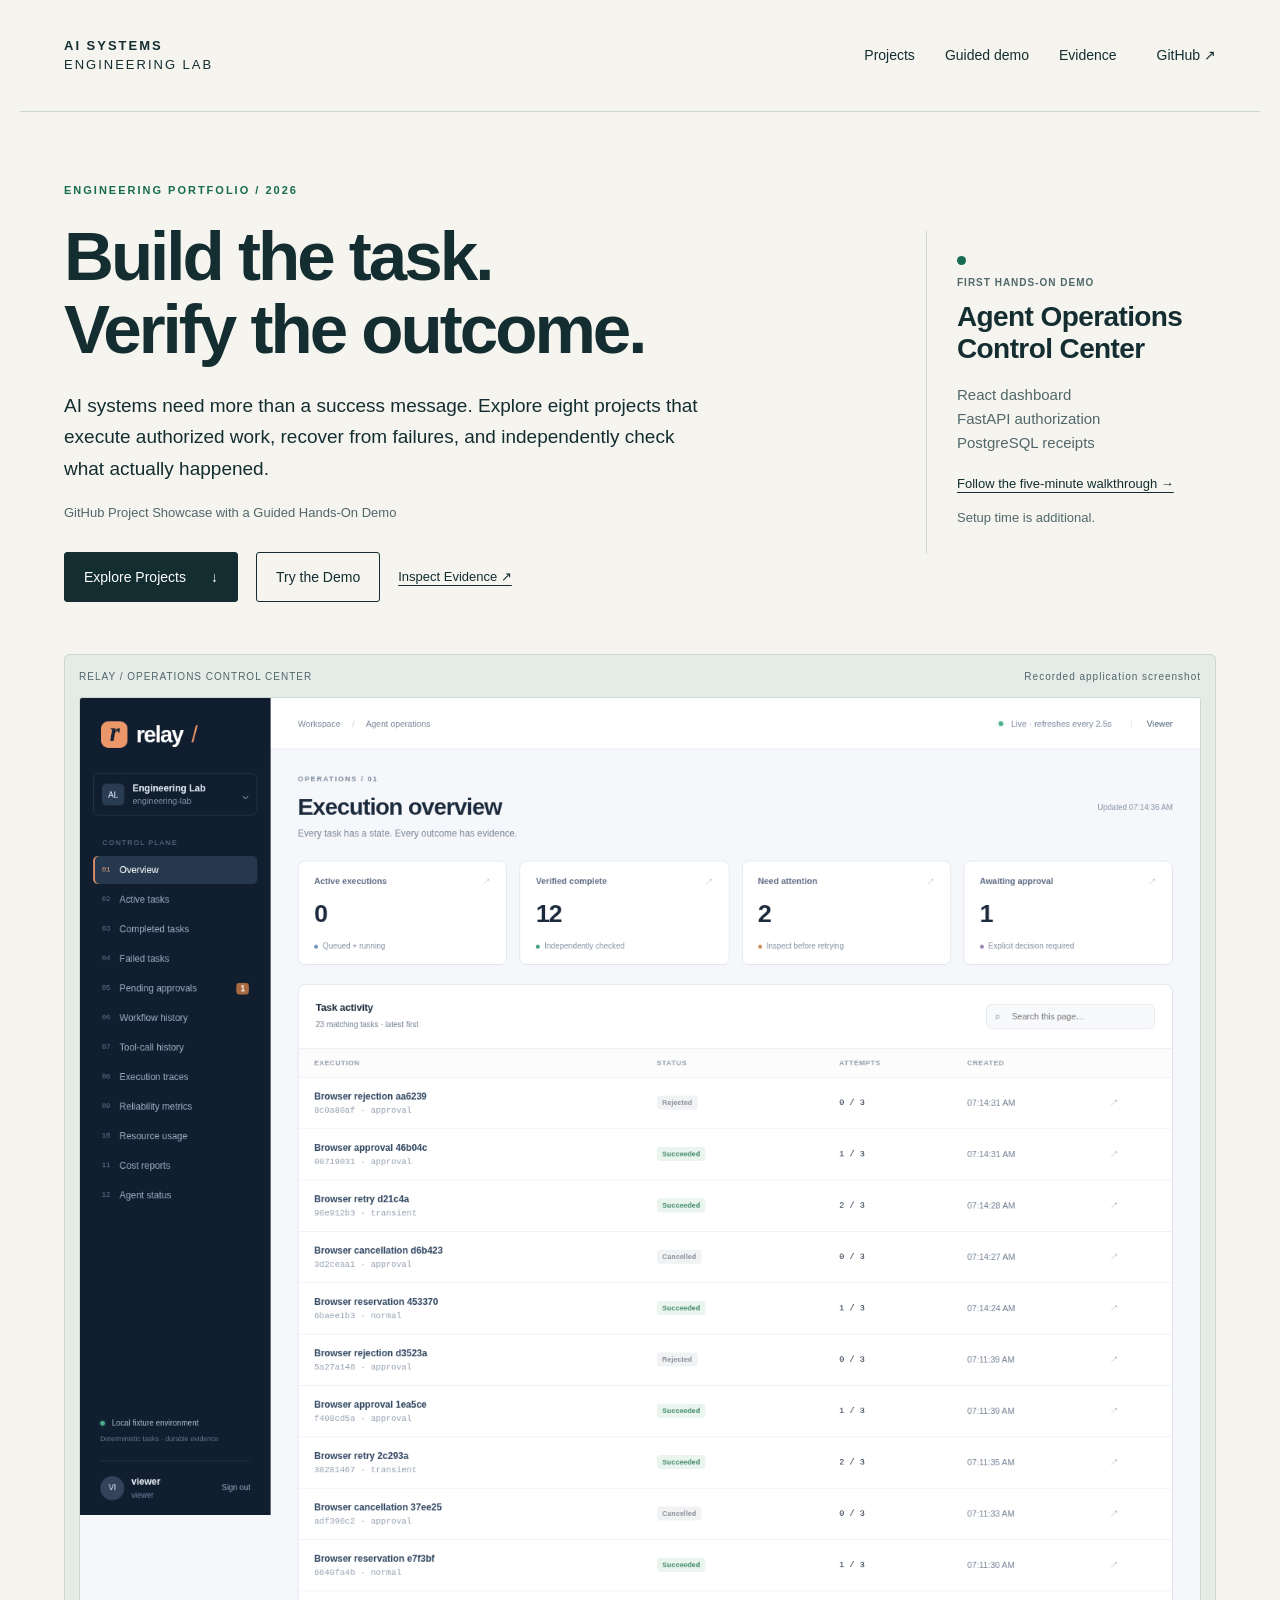
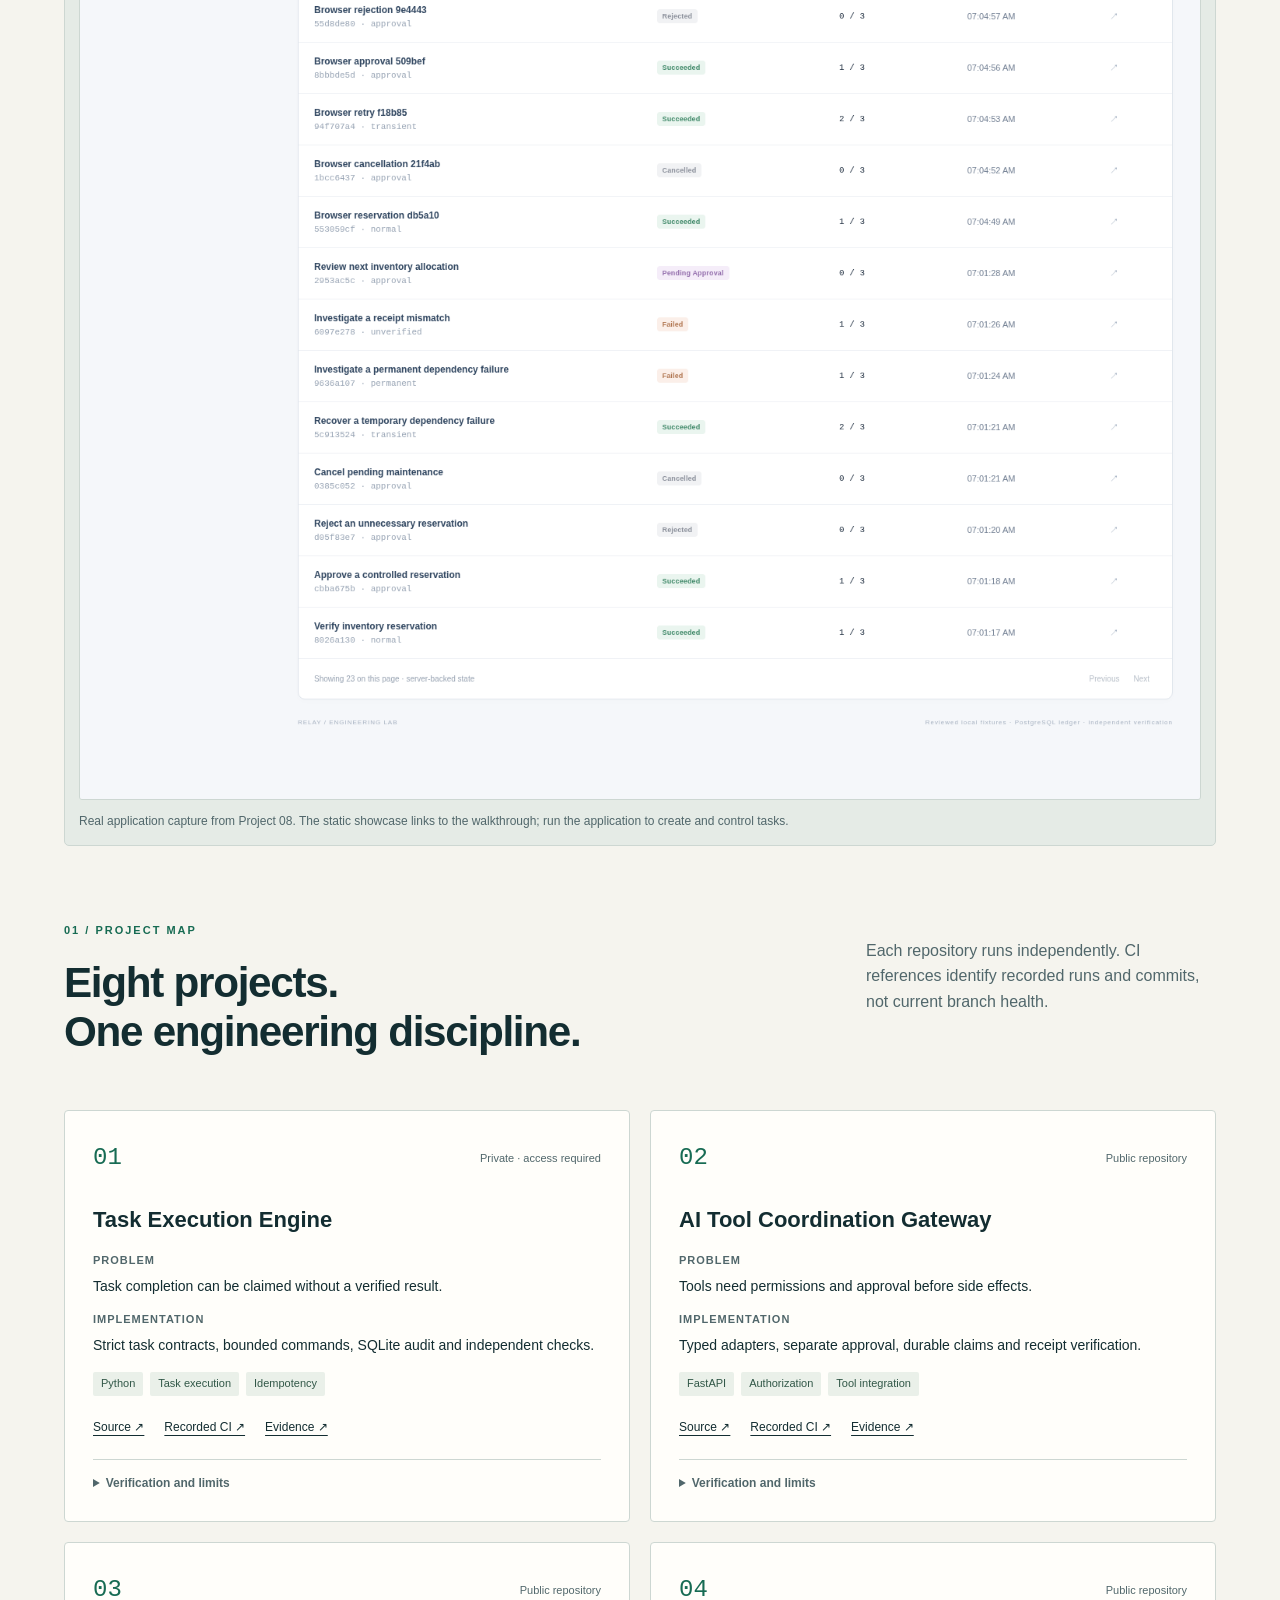
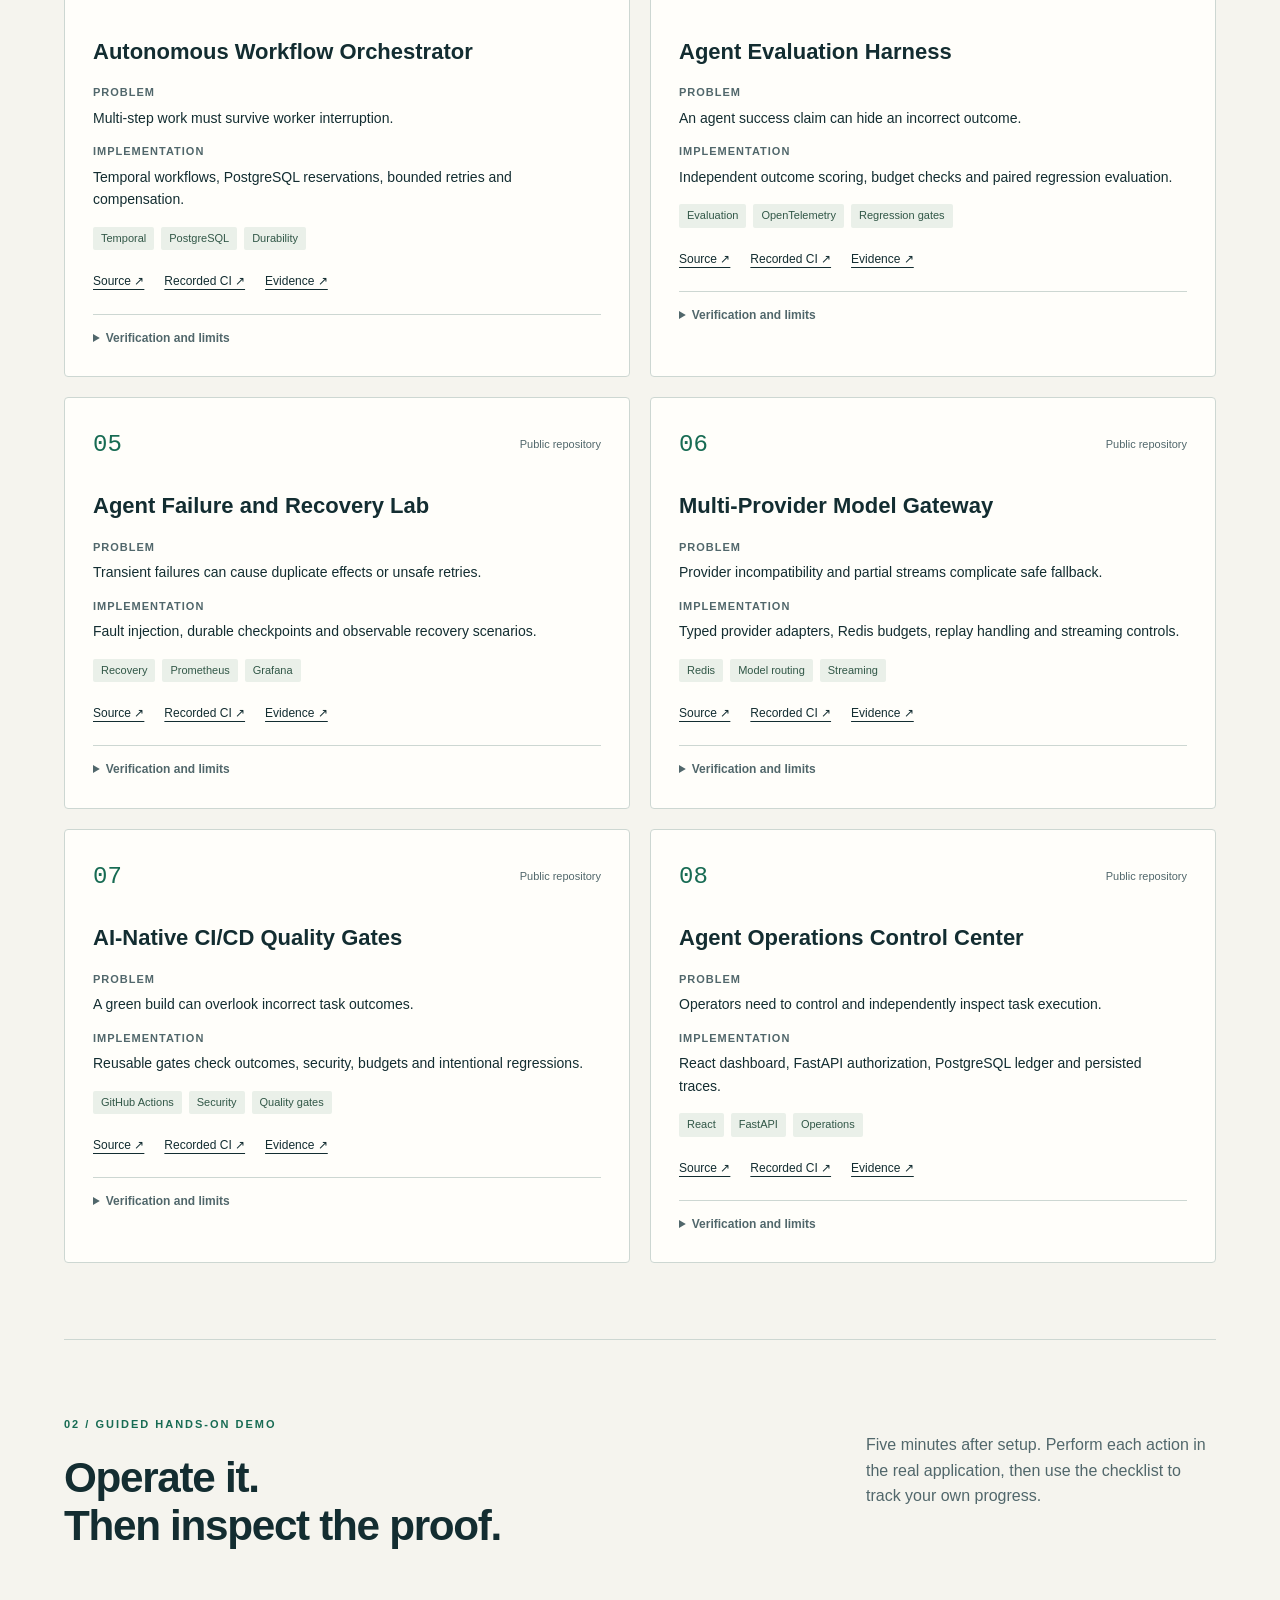
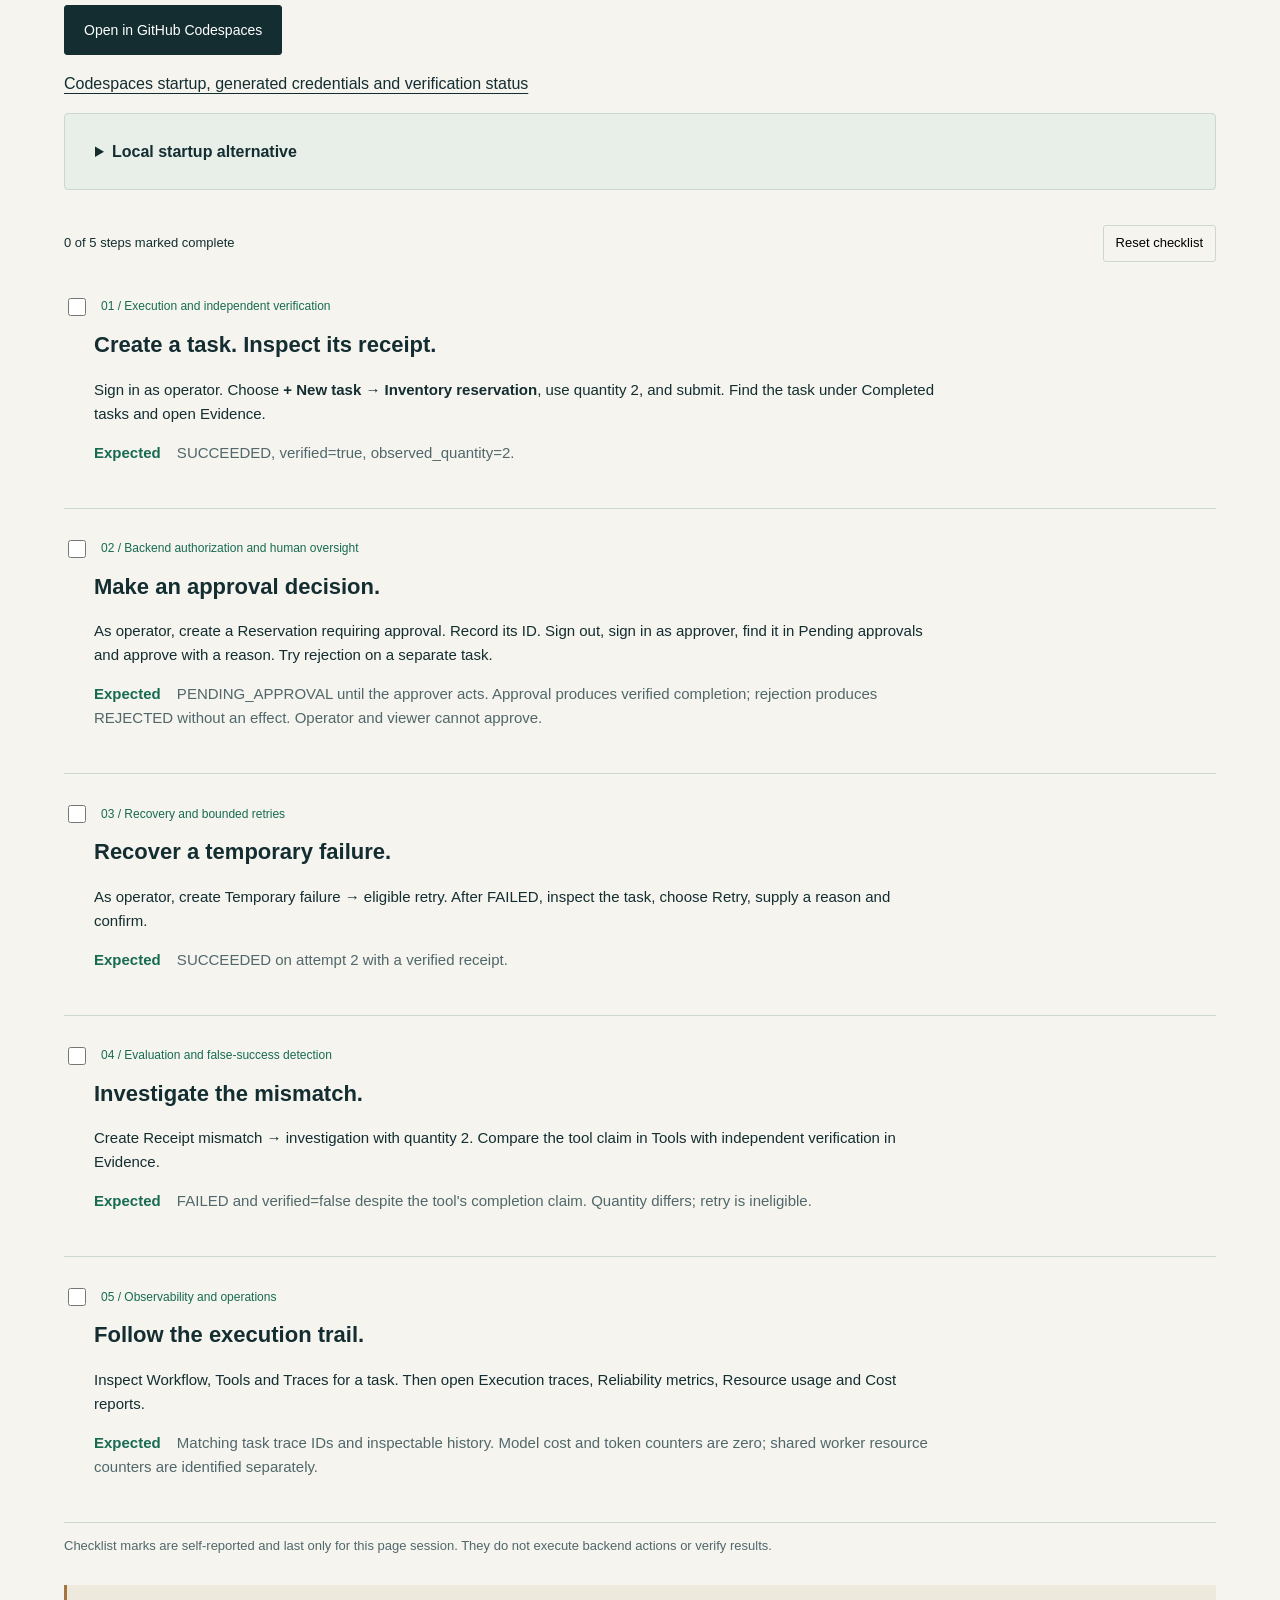
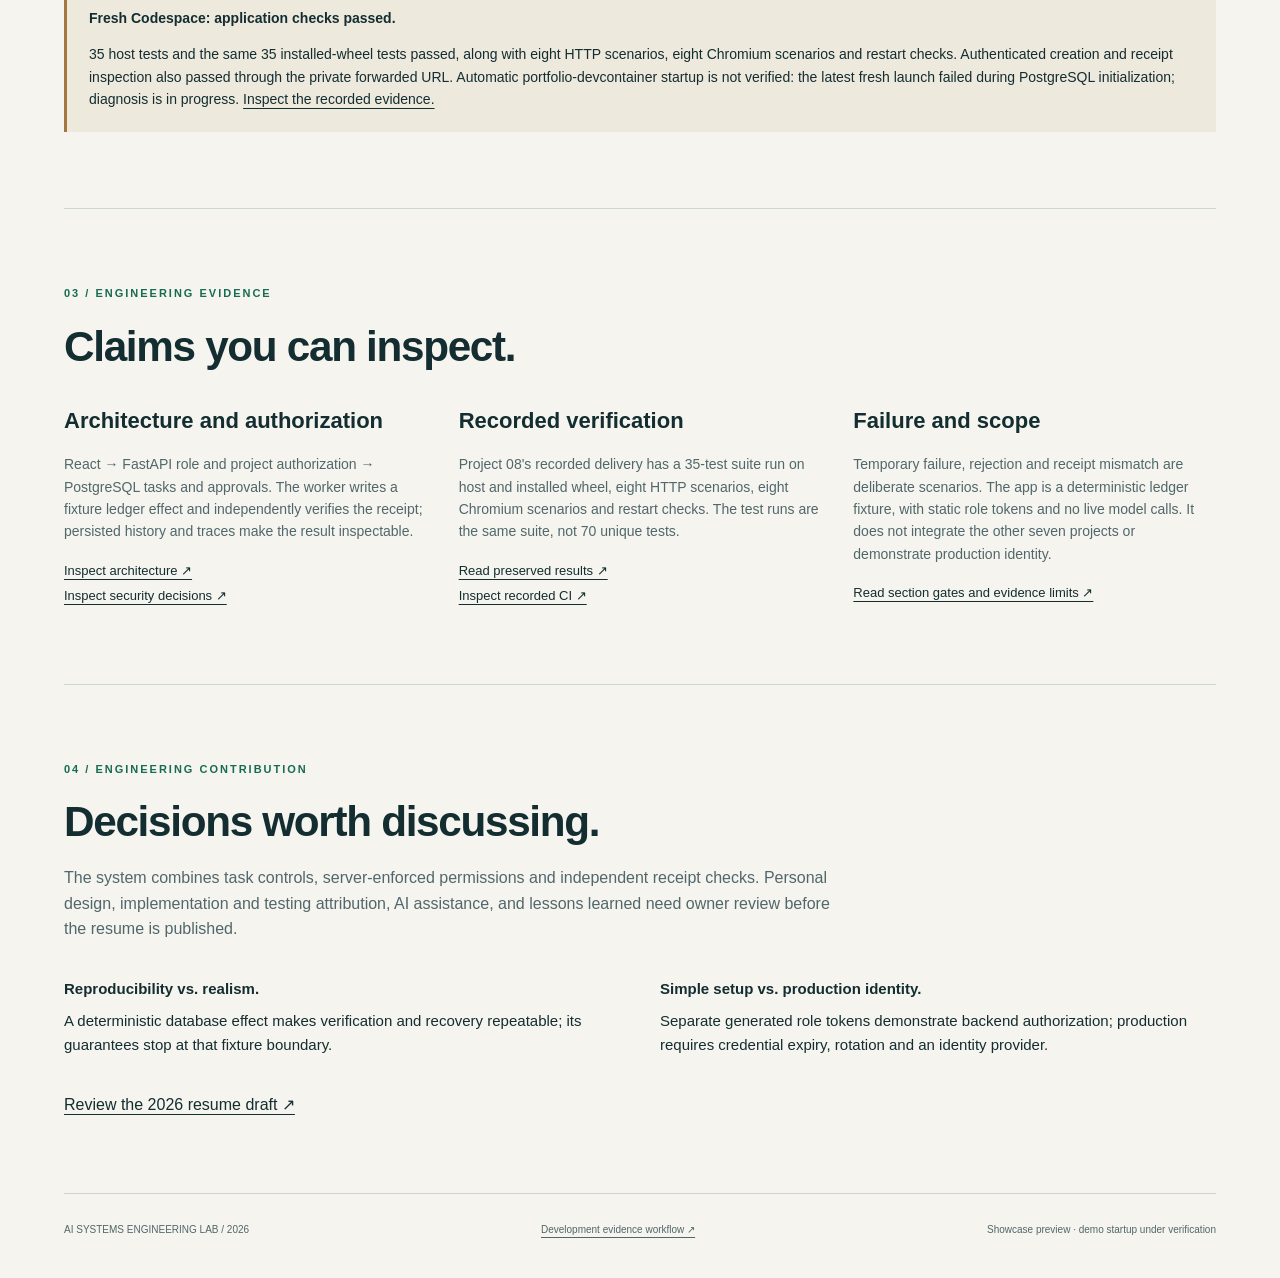
==== index.html @ e9389617 "Publish evidence-linked showcase preview with automatic startup explicitly unverified" ====
<!doctype html>
<html lang="en"><head><meta charset="utf-8"><meta name="viewport" content="width=device-width,initial-scale=1">
<meta name="description" content="Eight AI systems engineering projects, verifiable evidence, and a guided hands-on operations demo.">
<title>GitHub Project Showcase with a Guided Hands-On Demo</title><link rel="stylesheet" href="style.css"><script src="app.js" defer></script></head>
<body><a class="skip" href="#main">Skip to content</a><header><a class="brand" href="#start">AI SYSTEMS<br><span>ENGINEERING LAB</span></a><nav aria-label="Main navigation"><a href="#projects">Projects</a><a href="#demo">Guided demo</a><a href="#evidence">Evidence</a></nav><a class="github" href="https://github.com/texasbredmj/ai-engineering-portfolio">GitHub ↗</a></header>
<main id="main"><section class="hero" id="start"><div><p class="eyebrow">ENGINEERING PORTFOLIO / 2026</p><h1>Build the task.<br>Verify the outcome.</h1><p class="intro">AI systems need more than a success message. Explore eight projects that execute authorized work, recover from failures, and independently check what actually happened.</p><p class="subtle">GitHub Project Showcase with a Guided Hands-On Demo</p><div class="actions"><a class="button primary" href="#projects">Explore Projects <span>↓</span></a><a class="button" href="#demo">Try the Demo</a><a class="text-link" href="#evidence">Inspect Evidence ↗</a></div></div><aside class="hero-note"><span class="status-dot"></span><p>FIRST HANDS-ON DEMO</p><h2>Agent Operations<br>Control Center</h2><p>React dashboard<br>FastAPI authorization<br>PostgreSQL receipts</p><a href="#demo">Follow the five-minute walkthrough →</a><small>Setup time is additional.</small></aside></section>
<figure class="dashboard"><div class="figure-bar"><span>RELAY / OPERATIONS CONTROL CENTER</span><span>Recorded application screenshot</span></div><img src="assets/dashboard-desktop.png" width="1440" height="960" alt="Recorded Relay application dashboard with task states and operational metrics"><figcaption>Real application capture from Project 08. The static showcase links to the walkthrough; run the application to create and control tasks.</figcaption></figure>
<section class="section" id="projects"><div class="section-heading"><div><p class="eyebrow">01 / PROJECT MAP</p><h2>Eight projects.<br>One engineering discipline.</h2></div><p>Each repository runs independently. CI references identify recorded runs and commits, not current branch health.</p></div><div class="projects"><article class="project" id="project-01">
<div class="project-top"><span class="number">01</span><span class="access">Private · access required</span></div>
<h3>Task Execution Engine</h3><p><strong>Problem</strong> Task completion can be claimed without a verified result.</p><p><strong>Implementation</strong> Strict task contracts, bounded commands, SQLite audit and independent checks.</p>
<ul class="tags"><li>Python</li><li>Task execution</li><li>Idempotency</li></ul>
<div class="links"><a href="https://github.com/texasbredmj/task-execution-engine">Source ↗</a><a href="https://github.com/texasbredmj/task-execution-engine/actions/runs/38367464942">Recorded CI ↗</a><a href="evidence/phase1.json">Evidence ↗</a></div>
<details><summary>Verification and limits</summary><p>Recorded 2026-10-13 · commit <code>ec66a191091d0ea5ac8de6bad3b80ccc7a96ce94</code></p><p>Private source and CI require access. Fixed commands are not hostile-code containment.</p></details></article>
<article class="project" id="project-02">
<div class="project-top"><span class="number">02</span><span class="access">Public repository</span></div>
<h3>AI Tool Coordination Gateway</h3><p><strong>Problem</strong> Tools need permissions and approval before side effects.</p><p><strong>Implementation</strong> Typed adapters, separate approval, durable claims and receipt verification.</p>
<ul class="tags"><li>FastAPI</li><li>Authorization</li><li>Tool integration</li></ul>
<div class="links"><a href="https://github.com/texasbredmj/ai-tool-coordination-gateway">Source ↗</a><a href="https://github.com/texasbredmj/ai-tool-coordination-gateway/actions/runs/38367470323">Recorded CI ↗</a><a href="evidence/phase1.json">Evidence ↗</a></div>
<details><summary>Verification and limits</summary><p>Recorded 2026-10-13 · commit <code>4734b4edee612f81f259a60ae67b1c048f94b778</code></p><p>Controlled adapters and fixture effects; not arbitrary external API guarantees.</p></details></article>
<article class="project" id="project-03">
<div class="project-top"><span class="number">03</span><span class="access">Public repository</span></div>
<h3>Autonomous Workflow Orchestrator</h3><p><strong>Problem</strong> Multi-step work must survive worker interruption.</p><p><strong>Implementation</strong> Temporal workflows, PostgreSQL reservations, bounded retries and compensation.</p>
<ul class="tags"><li>Temporal</li><li>PostgreSQL</li><li>Durability</li></ul>
<div class="links"><a href="https://github.com/texasbredmj/autonomous-workflow-orchestrator">Source ↗</a><a href="https://github.com/texasbredmj/autonomous-workflow-orchestrator/actions/runs/38466787806">Recorded CI ↗</a><a href="evidence/project03.json">Evidence ↗</a></div>
<details><summary>Verification and limits</summary><p>Recorded 2026-10-13 · commit <code>2adc05287b98bb4e6969af19124a99d8bfd73035</code></p><p>Fixture recovery demonstrates one reservation; not external API exactly-once delivery.</p></details></article>
<article class="project" id="project-04">
<div class="project-top"><span class="number">04</span><span class="access">Public repository</span></div>
<h3>Agent Evaluation Harness</h3><p><strong>Problem</strong> An agent success claim can hide an incorrect outcome.</p><p><strong>Implementation</strong> Independent outcome scoring, budget checks and paired regression evaluation.</p>
<ul class="tags"><li>Evaluation</li><li>OpenTelemetry</li><li>Regression gates</li></ul>
<div class="links"><a href="https://github.com/texasbredmj/agent-evaluation-harness">Source ↗</a><a href="https://github.com/texasbredmj/agent-evaluation-harness/actions/runs/38491909891">Recorded CI ↗</a><a href="evidence/project04.json">Evidence ↗</a></div>
<details><summary>Verification and limits</summary><p>Recorded 2026-10-14 · commit <code>2f6483442fda112a98e6e322d82f10c89838899d</code></p><p>Offline fixture baselines do not establish live model performance.</p></details></article>
<article class="project" id="project-05">
<div class="project-top"><span class="number">05</span><span class="access">Public repository</span></div>
<h3>Agent Failure and Recovery Lab</h3><p><strong>Problem</strong> Transient failures can cause duplicate effects or unsafe retries.</p><p><strong>Implementation</strong> Fault injection, durable checkpoints and observable recovery scenarios.</p>
<ul class="tags"><li>Recovery</li><li>Prometheus</li><li>Grafana</li></ul>
<div class="links"><a href="https://github.com/texasbredmj/agent-failure-recovery-lab">Source ↗</a><a href="https://github.com/texasbredmj/agent-failure-recovery-lab/actions/runs/38503053018">Recorded CI ↗</a><a href="evidence/project05.json">Evidence ↗</a></div>
<details><summary>Verification and limits</summary><p>Recorded 2026-10-14 · commit <code>404ab9590e16e0f6279cb9d5dff952759c3623bb</code></p><p>Controlled local faults and mock ledger effects; not production reliability statistics.</p></details></article>
<article class="project" id="project-06">
<div class="project-top"><span class="number">06</span><span class="access">Public repository</span></div>
<h3>Multi-Provider Model Gateway</h3><p><strong>Problem</strong> Provider incompatibility and partial streams complicate safe fallback.</p><p><strong>Implementation</strong> Typed provider adapters, Redis budgets, replay handling and streaming controls.</p>
<ul class="tags"><li>Redis</li><li>Model routing</li><li>Streaming</li></ul>
<div class="links"><a href="https://github.com/texasbredmj/multi-provider-model-gateway">Source ↗</a><a href="https://github.com/texasbredmj/multi-provider-model-gateway/actions/runs/38520600333">Recorded CI ↗</a><a href="evidence/project06.json">Evidence ↗</a></div>
<details><summary>Verification and limits</summary><p>Recorded 2026-10-14 · commit <code>22cfd787c8953f42596ce55ebcdb1b95ef9afdf4</code></p><p>Mock providers and fixture prices; no paid provider compatibility or invoice claims.</p></details></article>
<article class="project" id="project-07">
<div class="project-top"><span class="number">07</span><span class="access">Public repository</span></div>
<h3>AI-Native CI/CD Quality Gates</h3><p><strong>Problem</strong> A green build can overlook incorrect task outcomes.</p><p><strong>Implementation</strong> Reusable gates check outcomes, security, budgets and intentional regressions.</p>
<ul class="tags"><li>GitHub Actions</li><li>Security</li><li>Quality gates</li></ul>
<div class="links"><a href="https://github.com/texasbredmj/ai-native-cicd-gates">Source ↗</a><a href="https://github.com/texasbredmj/ai-native-cicd-gates/actions/runs/38523537588">Recorded CI ↗</a><a href="evidence/project07.json">Evidence ↗</a></div>
<details><summary>Verification and limits</summary><p>Recorded 2026-10-14 · commit <code>7de27a44bccf67aa0f9ccfec21411d8dcc396665</code></p><p>Recorded dependency scans age; deliberate regression proof is expected to fail.</p></details></article>
<article class="project" id="project-08">
<div class="project-top"><span class="number">08</span><span class="access">Public repository</span></div>
<h3>Agent Operations Control Center</h3><p><strong>Problem</strong> Operators need to control and independently inspect task execution.</p><p><strong>Implementation</strong> React dashboard, FastAPI authorization, PostgreSQL ledger and persisted traces.</p>
<ul class="tags"><li>React</li><li>FastAPI</li><li>Operations</li></ul>
<div class="links"><a href="https://github.com/texasbredmj/agent-operations-control-center">Source ↗</a><a href="https://github.com/texasbredmj/agent-operations-control-center/actions/runs/38527430319">Recorded CI ↗</a><a href="evidence/project08.json">Evidence ↗</a></div>
<details><summary>Verification and limits</summary><p>Recorded 2026-10-14 · commit <code>2147f79a6c2bc5ca89e0134f137ed5ee5e411f17</code></p><p>Independent fixture runtime; static role tokens are not production identity.</p></details></article></div></section>
<section class="section" id="demo"><div class="section-heading"><div><p class="eyebrow">02 / GUIDED HANDS-ON DEMO</p><h2>Operate it.<br>Then inspect the proof.</h2></div><p>Five minutes after setup. Perform each action in the real application, then use the checklist to track your own progress.</p></div>
<p><a class="button primary" href="https://github.com/codespaces/new?repo=texasbredmj/ai-engineering-portfolio&amp;ref=showcase%2Fcodespaces-verification">Open in GitHub Codespaces</a></p><p><a href="docs/CODESPACES-VERIFICATION.md">Codespaces startup, generated credentials and verification status</a></p><details class="setup"><summary>Local startup alternative</summary><p>Requires Git, Python 3.11+ and a running Docker engine with Compose. These commands use Linux/macOS paths. On Windows use <code>.venv/Scripts/python</code> instead of <code>.venv/bin/python</code>.</p><pre><code>git clone https://github.com/texasbredmj/agent-operations-control-center.git
cd agent-operations-control-center
git checkout 2147f79a6c2bc5ca89e0134f137ed5ee5e411f17
python -m venv .venv
.venv/bin/python -m pip install -r requirements.lock .
.venv/bin/python scripts/init_local.py
docker compose up -d --build --wait
.venv/bin/python scripts/demo.py</code></pre><p>Expected summary: <code>verified_demo=true</code>, <code>scenarios=8</code>, <code>paid_model_calls=0</code>. Open <a href="http://127.0.0.1:18780">the local application ↗</a>. Read generated role tokens from the ignored <code>.env</code> in your editor; never share them. Reloading the application clears login. Initialization refuses to replace an existing credential file.</p><p>Rerunning the seed demo appends tasks; it does not reset the database. Stop with <code>docker compose down</code> to preserve the volume.</p><a href="docs/GUIDED-DEMO.md">Full setup, checks and troubleshooting ↗</a></details>
<div class="progress-line"><p id="progress" role="status" aria-live="polite">0 of 5 steps marked complete</p><button id="reset" type="button">Reset checklist</button></div>
<ol class="walkthrough">
<li><label><input type="checkbox" data-step="1"><span>01 / Execution and independent verification</span></label><h3>Create a task. Inspect its receipt.</h3><p>Sign in as operator. Choose <strong>+ New task → Inventory reservation</strong>, use quantity 2, and submit. Find the task under Completed tasks and open Evidence.</p><p class="expected"><strong>Expected</strong> SUCCEEDED, verified=true, observed_quantity=2.</p></li>
<li><label><input type="checkbox" data-step="2"><span>02 / Backend authorization and human oversight</span></label><h3>Make an approval decision.</h3><p>As operator, create a Reservation requiring approval. Record its ID. Sign out, sign in as approver, find it in Pending approvals and approve with a reason. Try rejection on a separate task.</p><p class="expected"><strong>Expected</strong> PENDING_APPROVAL until the approver acts. Approval produces verified completion; rejection produces REJECTED without an effect. Operator and viewer cannot approve.</p></li>
<li><label><input type="checkbox" data-step="3"><span>03 / Recovery and bounded retries</span></label><h3>Recover a temporary failure.</h3><p>As operator, create Temporary failure → eligible retry. After FAILED, inspect the task, choose Retry, supply a reason and confirm.</p><p class="expected"><strong>Expected</strong> SUCCEEDED on attempt 2 with a verified receipt.</p></li>
<li><label><input type="checkbox" data-step="4"><span>04 / Evaluation and false-success detection</span></label><h3>Investigate the mismatch.</h3><p>Create Receipt mismatch → investigation with quantity 2. Compare the tool claim in Tools with independent verification in Evidence.</p><p class="expected"><strong>Expected</strong> FAILED and verified=false despite the tool's completion claim. Quantity differs; retry is ineligible.</p></li>
<li><label><input type="checkbox" data-step="5"><span>05 / Observability and operations</span></label><h3>Follow the execution trail.</h3><p>Inspect Workflow, Tools and Traces for a task. Then open Execution traces, Reliability metrics, Resource usage and Cost reports.</p><p class="expected"><strong>Expected</strong> Matching task trace IDs and inspectable history. Model cost and token counters are zero; shared worker resource counters are identified separately.</p></li></ol><p class="subtle">Checklist marks are self-reported and last only for this page session. They do not execute backend actions or verify results.</p>
<div class="notice"><strong>Fresh Codespace: application checks passed.</strong><p>35 host tests and the same 35 installed-wheel tests passed, along with eight HTTP scenarios, eight Chromium scenarios and restart checks. Authenticated creation and receipt inspection also passed through the private forwarded URL. Automatic portfolio-devcontainer startup is not verified: the latest fresh launch failed during PostgreSQL initialization; diagnosis is in progress. <a href="evidence/codespaces-app-2026-10-14.json">Inspect the recorded evidence.</a></p></div></section>
<section class="section evidence" id="evidence"><p class="eyebrow">03 / ENGINEERING EVIDENCE</p><h2>Claims you can inspect.</h2><div class="evidence-grid"><div><h3>Architecture and authorization</h3><p>React → FastAPI role and project authorization → PostgreSQL tasks and approvals. The worker writes a fixture ledger effect and independently verifies the receipt; persisted history and traces make the result inspectable.</p><a href="https://github.com/texasbredmj/agent-operations-control-center/blob/2147f79a6c2bc5ca89e0134f137ed5ee5e411f17/docs/architecture.md">Inspect architecture ↗</a><br><a href="https://github.com/texasbredmj/agent-operations-control-center/blob/2147f79a6c2bc5ca89e0134f137ed5ee5e411f17/docs/threat-model.md">Inspect security decisions ↗</a></div><div><h3>Recorded verification</h3><p>Project 08's recorded delivery has a 35-test suite run on host and installed wheel, eight HTTP scenarios, eight Chromium scenarios and restart checks. The test runs are the same suite, not 70 unique tests.</p><a href="evidence/project08.json">Read preserved results ↗</a><br><a href="https://github.com/texasbredmj/agent-operations-control-center/actions/runs/38527430319">Inspect recorded CI ↗</a></div><div><h3>Failure and scope</h3><p>Temporary failure, rejection and receipt mismatch are deliberate scenarios. The app is a deterministic ledger fixture, with static role tokens and no live model calls. It does not integrate the other seven projects or demonstrate production identity.</p><a href="docs/FOUNDATION.md">Read section gates and evidence limits ↗</a></div></div></section>
<section class="section contribution"><p class="eyebrow">04 / ENGINEERING CONTRIBUTION</p><h2>Decisions worth discussing.</h2><p>The system combines task controls, server-enforced permissions and independent receipt checks. Personal design, implementation and testing attribution, AI assistance, and lessons learned need owner review before the resume is published.</p><div class="tradeoffs"><p><strong>Reproducibility vs. realism.</strong> A deterministic database effect makes verification and recovery repeatable; its guarantees stop at that fixture boundary.</p><p><strong>Simple setup vs. production identity.</strong> Separate generated role tokens demonstrate backend authorization; production requires credential expiry, rotation and an identity provider.</p></div><a href="resume/2026.md">Review the 2026 resume draft ↗</a></section></main>
<footer><span>AI SYSTEMS ENGINEERING LAB / 2026</span><a href="docs/DEVELOPMENT-WORKFLOW.md">Development evidence workflow ↗</a><span>Showcase preview · demo startup under verification</span></footer></body></html>
---- style.css ----
:root{color-scheme:light;--ink:#132d31;--muted:#51676b;--paper:#f5f4ee;--line:#cdd7d2;--accent:#176b53}*{box-sizing:border-box}html{scroll-behavior:smooth;scroll-padding-top:24px}body{margin:0;background:var(--paper);color:var(--ink);font-family:Segoe UI,Arial,sans-serif;line-height:1.6}a{color:inherit;text-underline-offset:4px}a:hover{color:var(--accent)}button,input{font:inherit}a:focus-visible,button:focus-visible,input:focus-visible,summary:focus-visible{outline:3px solid #b45b26;outline-offset:5px}.skip{position:absolute;top:-80px;left:20px;padding:12px;background:white;z-index:10}.skip:focus{top:10px}header,main,footer{max-width:1240px;margin:auto;padding:0 44px}header{min-height:112px;display:flex;align-items:center;gap:40px;border-bottom:1px solid var(--line)}.brand{text-decoration:none;font-size:13px;font-weight:800;letter-spacing:2px;line-height:1.4}.brand span{font-weight:400}nav{display:flex;gap:30px;margin-left:auto}nav a,.github{font-size:14px;text-decoration:none}.hero{display:grid;grid-template-columns:1fr 290px;gap:70px;align-items:center;padding:70px 0 52px}.eyebrow{font-size:11px;letter-spacing:2px;font-weight:700;color:var(--accent);margin:0 0 20px}h1{font-size:clamp(44px,5.4vw,76px);line-height:1.06;letter-spacing:-3px;font-weight:600;margin:0 0 24px}h2{font-size:clamp(30px,3.3vw,44px);line-height:1.15;letter-spacing:-1.3px;font-weight:600;margin:0 0 18px}h3{font-size:22px;line-height:1.3;font-weight:600;margin:0 0 18px}.intro{font-size:19px;max-width:640px;line-height:1.65}.subtle,small{font-size:13px;color:var(--muted)}.actions{display:flex;align-items:center;gap:18px;flex-wrap:wrap;margin-top:28px}.button{display:inline-flex;gap:25px;padding:13px 19px;border:1px solid var(--ink);border-radius:3px;text-decoration:none;font-size:14px}.primary{background:var(--ink);color:white}.primary:hover{background:var(--accent);color:white}.text-link{font-size:13px}.hero-note{border-left:1px solid var(--line);padding:25px 0 25px 30px}.hero-note>p:first-of-type{font-size:10px;font-weight:700;letter-spacing:1px}.hero-note h2{font-size:28px;letter-spacing:-.6px}.hero-note p{font-size:15px;color:var(--muted)}.hero-note a{font-size:13px}.hero-note small{display:block;margin-top:12px}.status-dot{display:block;width:9px;height:9px;background:var(--accent);border-radius:50%}.dashboard{margin:0;background:#e5ebe6;border:1px solid var(--line);padding:14px;border-radius:5px}.figure-bar{display:flex;justify-content:space-between;font-size:10px;letter-spacing:1px;margin:0 0 12px;color:var(--muted)}.dashboard img{display:block;width:100%;height:auto;border:1px solid var(--line);border-radius:3px}.dashboard figcaption{font-size:12px;color:var(--muted);margin-top:12px}.section{padding:76px 0;border-bottom:1px solid var(--line)}.section-heading{display:flex;justify-content:space-between;gap:60px;margin-bottom:36px}.section-heading>p{max-width:350px;color:var(--muted)}.projects{display:grid;grid-template-columns:repeat(2,minmax(0,1fr));gap:20px}.project{background:#fffefa;border:1px solid var(--line);padding:28px;border-radius:4px}.project-top{display:flex;justify-content:space-between;align-items:center;margin-bottom:28px}.number{font-size:24px;color:var(--accent);font-family:Consolas,monospace}.access{font-size:11px;color:var(--muted)}.project p{font-size:14px}.project p strong{display:block;font-size:11px;letter-spacing:1px;text-transform:uppercase;margin-bottom:5px;color:var(--muted)}.tags{display:flex;gap:7px;flex-wrap:wrap;padding:0;list-style:none}.tags li{font-size:11px;padding:3px 8px;background:#eaf0e9;color:#315747;border-radius:2px}.links{display:flex;gap:20px;font-size:12px;margin:22px 0}.project details{border-top:1px solid var(--line);padding-top:14px;font-size:12px;color:var(--muted)}summary{cursor:pointer;font-weight:600}code{font-family:Consolas,monospace;font-size:.88em;overflow-wrap:anywhere}.setup{background:#e8eee8;padding:25px 30px;border:1px solid var(--line);border-radius:4px}.setup p{font-size:14px}pre{background:#173332;color:#eff7ee;padding:22px;overflow-x:auto;border-radius:4px}pre code{white-space:pre;overflow-wrap:normal;font-size:13px}.progress-line{display:flex;justify-content:space-between;align-items:center;font-size:13px;margin-top:30px}button{cursor:pointer;border:1px solid var(--line);background:transparent;padding:7px 12px;border-radius:3px}.walkthrough{list-style:none;padding:0;margin:0}.walkthrough li{padding:28px 0;border-bottom:1px solid var(--line)}.walkthrough label{display:flex;gap:12px;align-items:center;color:var(--accent);font-size:12px;margin-bottom:12px}.walkthrough input{width:18px;height:18px;accent-color:var(--accent)}.walkthrough h3,.walkthrough p{margin-left:30px}.walkthrough p{max-width:850px;font-size:15px}.expected{color:var(--muted)}.expected strong{margin-right:12px;color:var(--accent)}.notice{padding:22px;border-left:3px solid #a5763e;background:#eee9dd;margin-top:28px;font-size:14px}.notice p{margin-bottom:0}.evidence-grid{display:grid;grid-template-columns:repeat(3,minmax(0,1fr));gap:32px;margin-top:35px}.evidence-grid p{font-size:14px;color:var(--muted)}.evidence-grid a{font-size:13px}.contribution>p:not(.eyebrow){max-width:780px;color:var(--muted)}.tradeoffs{display:grid;grid-template-columns:1fr 1fr;gap:40px;margin:20px 0}.tradeoffs p{font-size:15px}.tradeoffs strong{display:block;margin-bottom:8px}footer{display:flex;justify-content:space-between;gap:20px;padding-top:28px;padding-bottom:40px;font-size:10px;color:var(--muted)}@media(max-width:760px){header,main,footer{padding-left:22px;padding-right:22px}header{min-height:90px;flex-wrap:wrap;gap:16px;padding-top:18px;padding-bottom:18px}nav{order:3;width:100%;gap:22px;margin:0}.github{margin-left:auto}.hero{grid-template-columns:1fr;gap:20px;padding-top:40px}.hero-note{padding:18px;border-left:3px solid var(--accent)}h1{letter-spacing:-2px}.hero-note h2{font-size:25px}.figure-bar{flex-wrap:wrap;gap:5px}.projects,.evidence-grid,.tradeoffs{grid-template-columns:1fr}.section-heading{display:block}.section-heading>p{max-width:none}.section{padding:45px 0}.project{padding:22px}.setup{padding:18px}.dashboard{padding:8px}.progress-line{gap:15px}footer{flex-direction:column}.walkthrough h3,.walkthrough p{margin-left:0}.actions{gap:12px}}@media(prefers-reduced-motion:reduce){html{scroll-behavior:auto}}
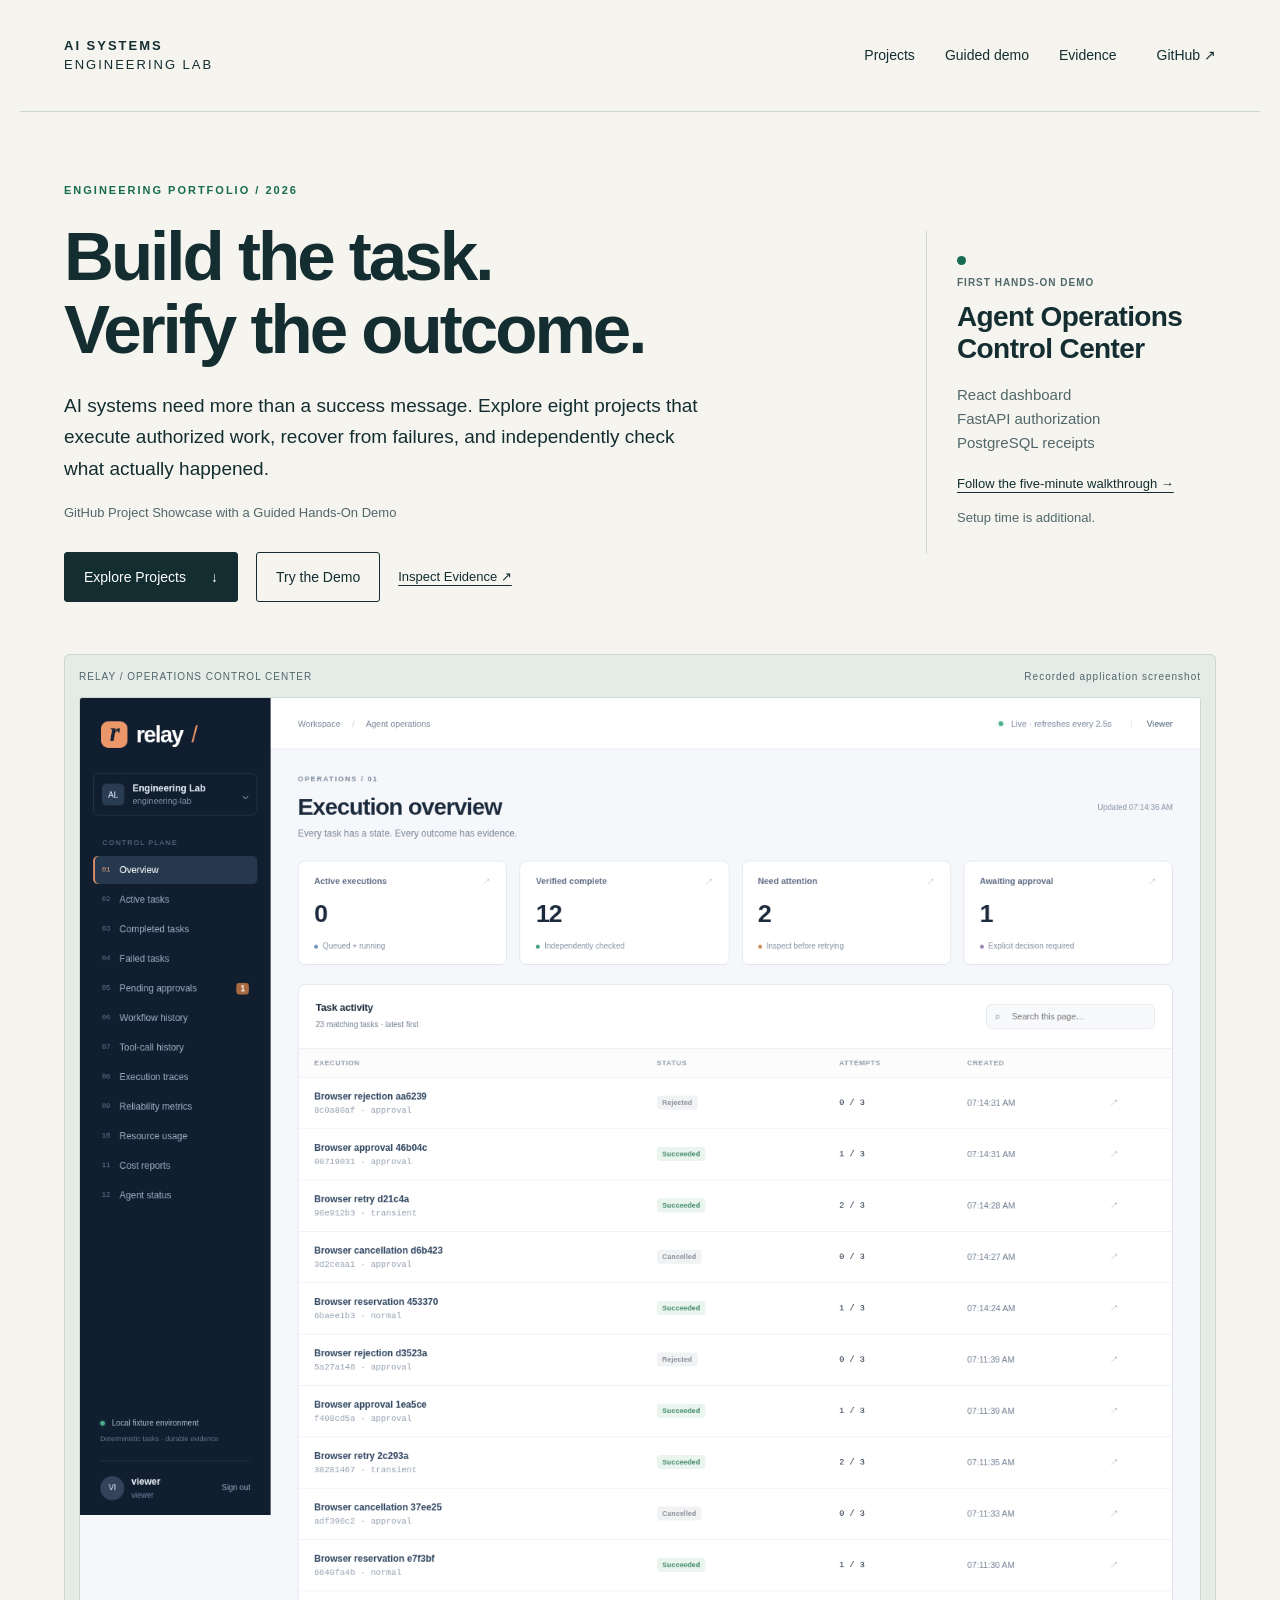
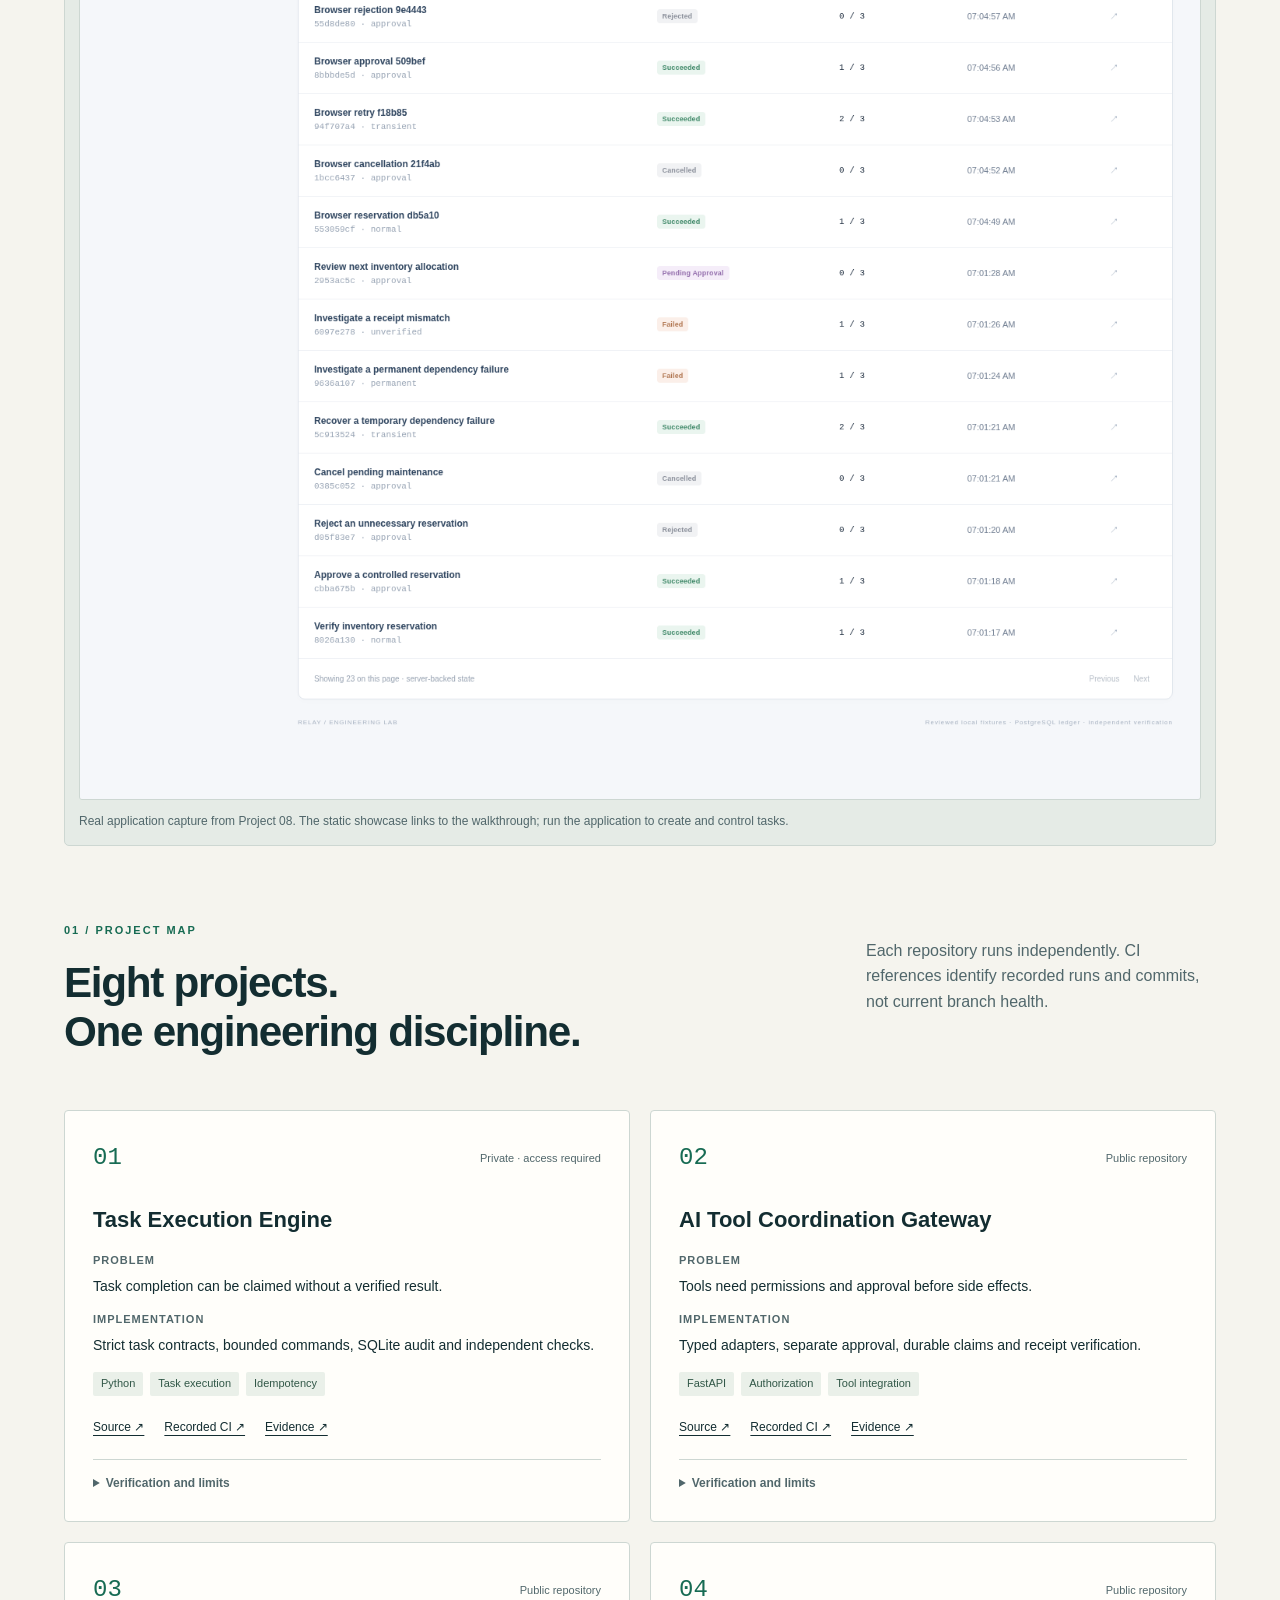
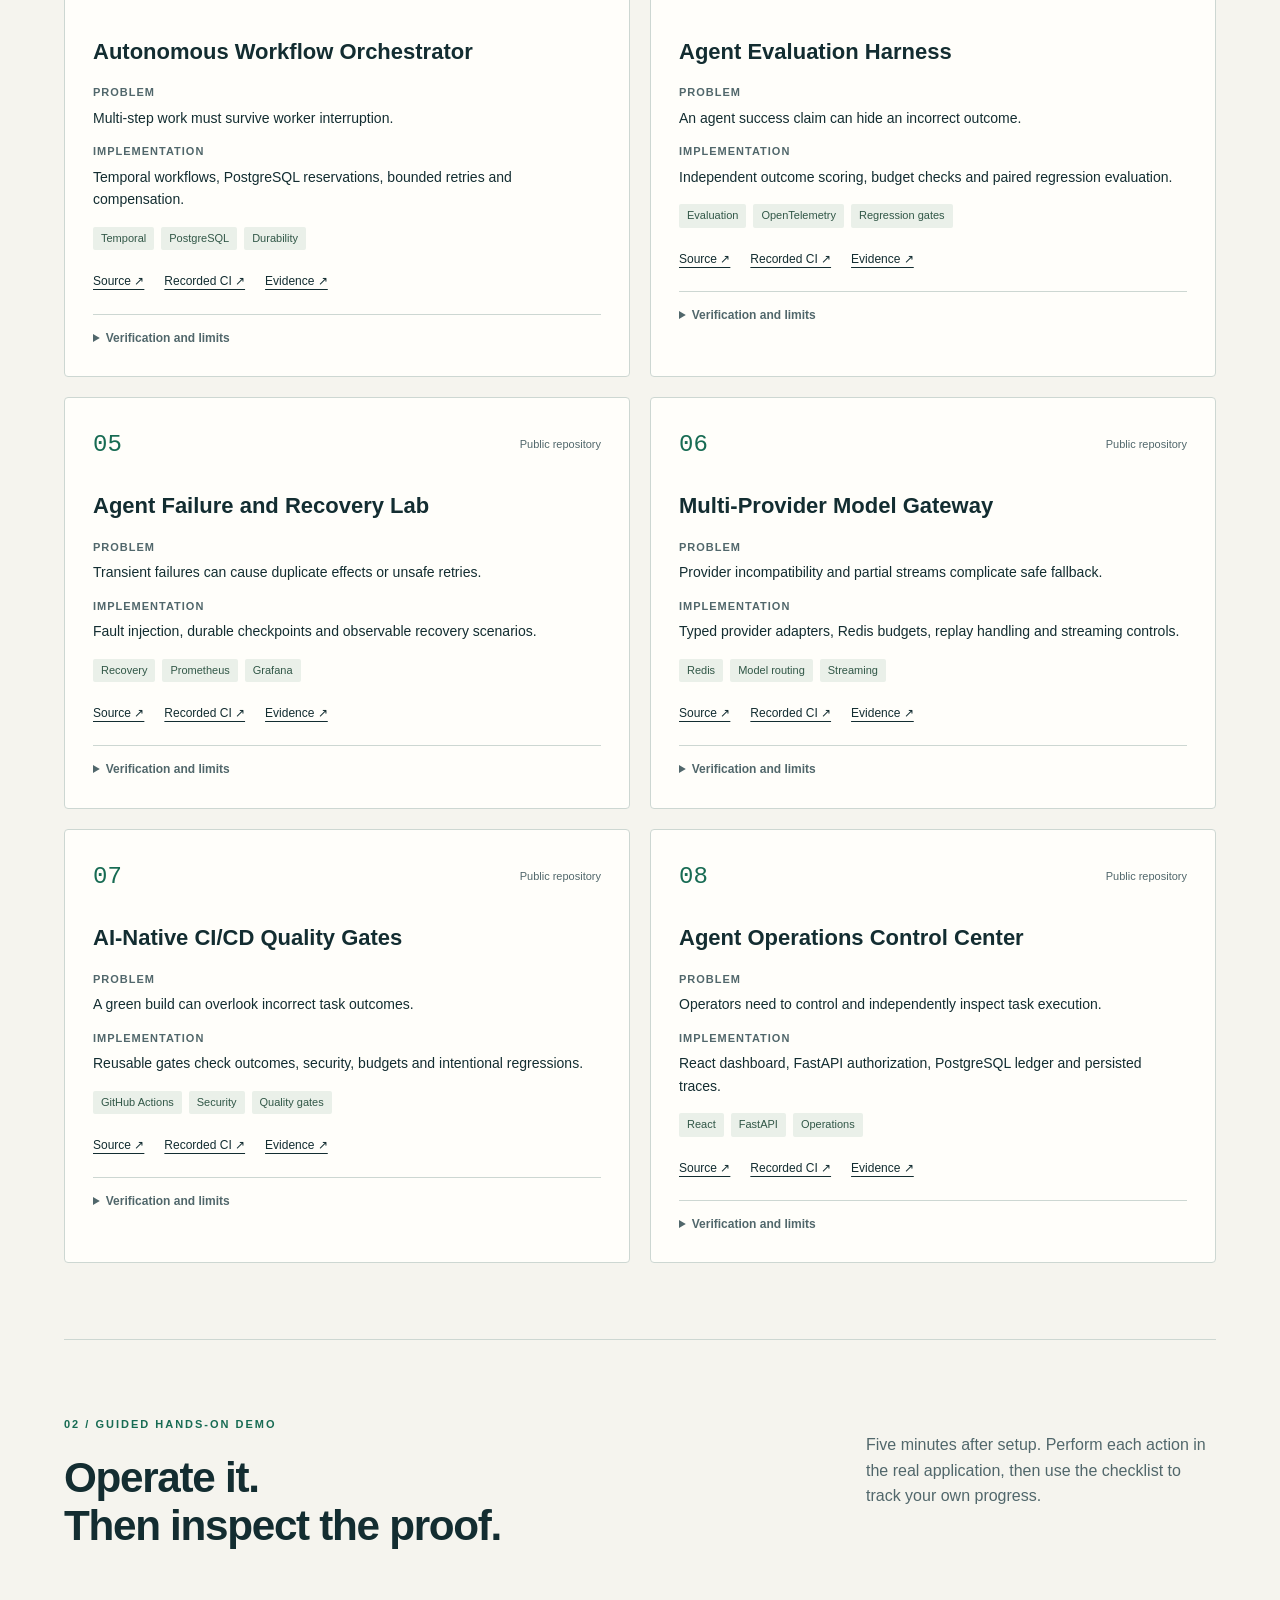
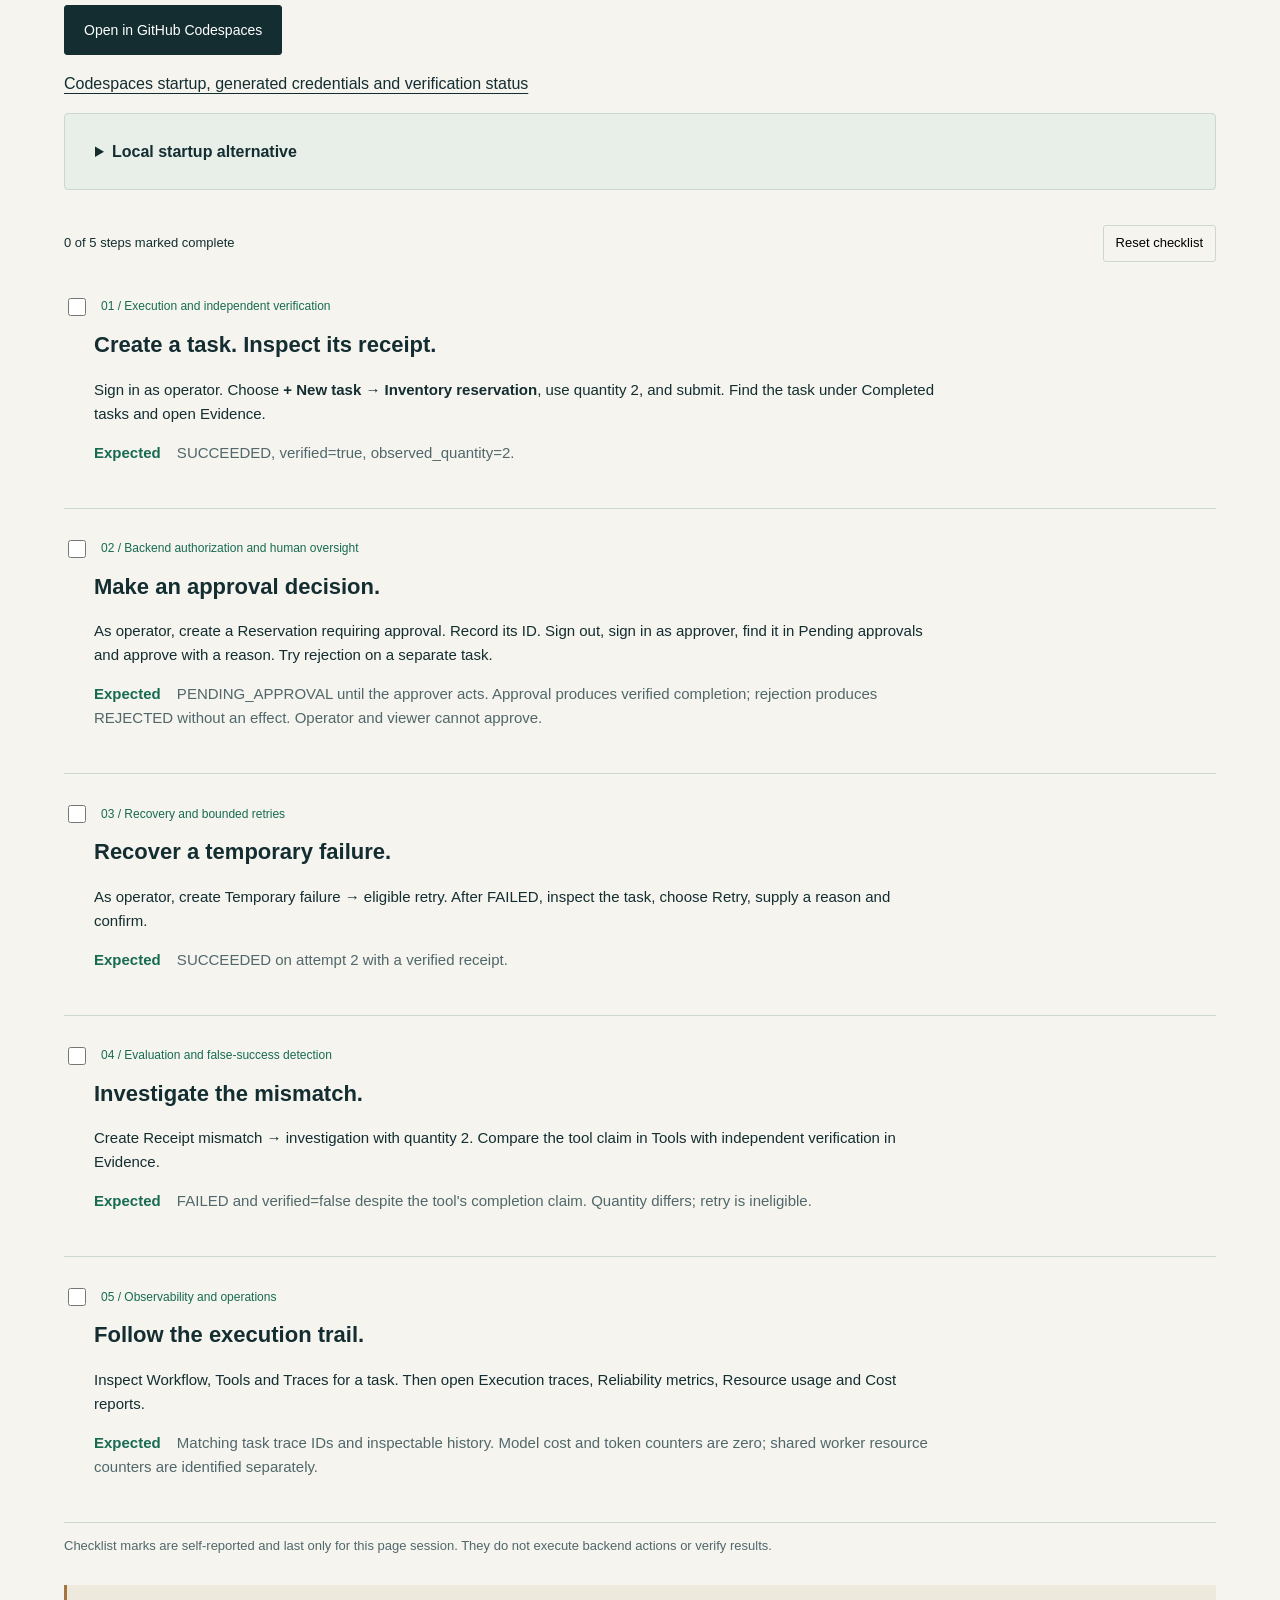
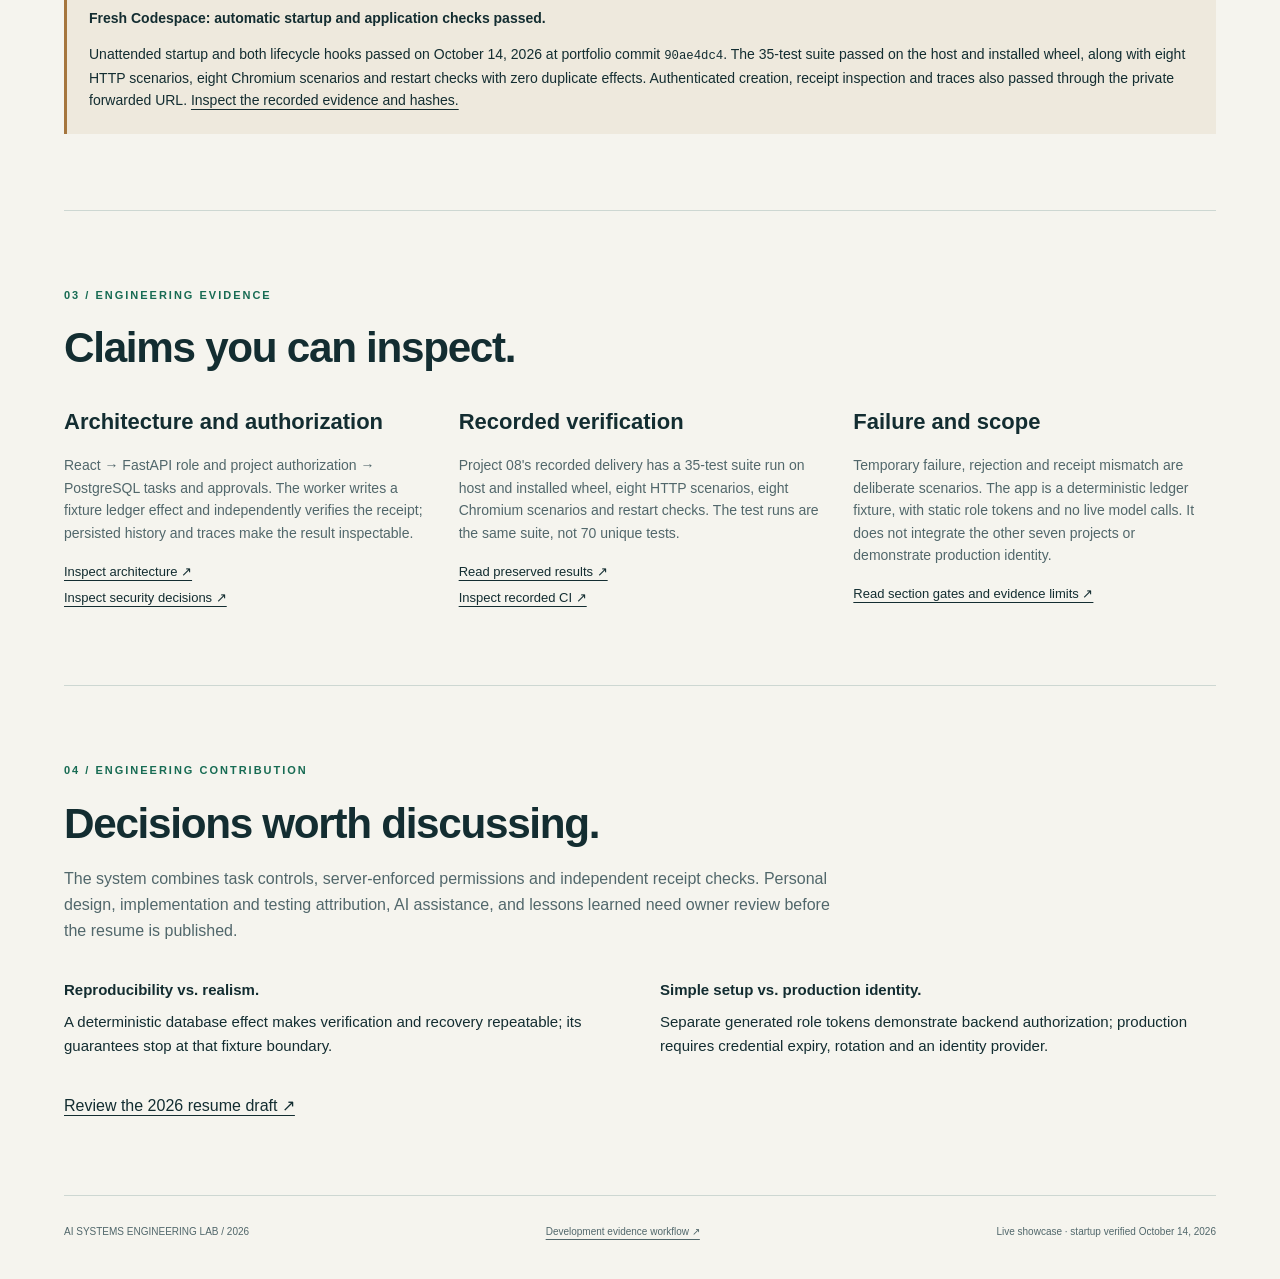
==== commit 990df0d8: "Publish verified automatic startup and working guided demo evidence" ====
--- a/index.html
+++ b/index.html
@@ -69,7 +69,7 @@
 <li><label><input type="checkbox" data-step="3"><span>03 / Recovery and bounded retries</span></label><h3>Recover a temporary failure.</h3><p>As operator, create Temporary failure → eligible retry. After FAILED, inspect the task, choose Retry, supply a reason and confirm.</p><p class="expected"><strong>Expected</strong> SUCCEEDED on attempt 2 with a verified receipt.</p></li>
 <li><label><input type="checkbox" data-step="4"><span>04 / Evaluation and false-success detection</span></label><h3>Investigate the mismatch.</h3><p>Create Receipt mismatch → investigation with quantity 2. Compare the tool claim in Tools with independent verification in Evidence.</p><p class="expected"><strong>Expected</strong> FAILED and verified=false despite the tool's completion claim. Quantity differs; retry is ineligible.</p></li>
 <li><label><input type="checkbox" data-step="5"><span>05 / Observability and operations</span></label><h3>Follow the execution trail.</h3><p>Inspect Workflow, Tools and Traces for a task. Then open Execution traces, Reliability metrics, Resource usage and Cost reports.</p><p class="expected"><strong>Expected</strong> Matching task trace IDs and inspectable history. Model cost and token counters are zero; shared worker resource counters are identified separately.</p></li></ol><p class="subtle">Checklist marks are self-reported and last only for this page session. They do not execute backend actions or verify results.</p>
-<div class="notice"><strong>Fresh Codespace: application checks passed.</strong><p>35 host tests and the same 35 installed-wheel tests passed, along with eight HTTP scenarios, eight Chromium scenarios and restart checks. Authenticated creation and receipt inspection also passed through the private forwarded URL. Automatic portfolio-devcontainer startup is not verified: the latest fresh launch failed during PostgreSQL initialization; diagnosis is in progress. <a href="evidence/codespaces-app-2026-10-14.json">Inspect the recorded evidence.</a></p></div></section>
+<div class="notice"><strong>Fresh Codespace: automatic startup and application checks passed.</strong><p>Unattended startup and both lifecycle hooks passed on October 14, 2026 at portfolio commit <code>90ae4dc4</code>. The 35-test suite passed on the host and installed wheel, along with eight HTTP scenarios, eight Chromium scenarios and restart checks with zero duplicate effects. Authenticated creation, receipt inspection and traces also passed through the private forwarded URL. <a href="evidence/codespaces-operational/manifest.json">Inspect the recorded evidence and hashes.</a></p></div></section>
 <section class="section evidence" id="evidence"><p class="eyebrow">03 / ENGINEERING EVIDENCE</p><h2>Claims you can inspect.</h2><div class="evidence-grid"><div><h3>Architecture and authorization</h3><p>React → FastAPI role and project authorization → PostgreSQL tasks and approvals. The worker writes a fixture ledger effect and independently verifies the receipt; persisted history and traces make the result inspectable.</p><a href="https://github.com/texasbredmj/agent-operations-control-center/blob/2147f79a6c2bc5ca89e0134f137ed5ee5e411f17/docs/architecture.md">Inspect architecture ↗</a><br><a href="https://github.com/texasbredmj/agent-operations-control-center/blob/2147f79a6c2bc5ca89e0134f137ed5ee5e411f17/docs/threat-model.md">Inspect security decisions ↗</a></div><div><h3>Recorded verification</h3><p>Project 08's recorded delivery has a 35-test suite run on host and installed wheel, eight HTTP scenarios, eight Chromium scenarios and restart checks. The test runs are the same suite, not 70 unique tests.</p><a href="evidence/project08.json">Read preserved results ↗</a><br><a href="https://github.com/texasbredmj/agent-operations-control-center/actions/runs/38527430319">Inspect recorded CI ↗</a></div><div><h3>Failure and scope</h3><p>Temporary failure, rejection and receipt mismatch are deliberate scenarios. The app is a deterministic ledger fixture, with static role tokens and no live model calls. It does not integrate the other seven projects or demonstrate production identity.</p><a href="docs/FOUNDATION.md">Read section gates and evidence limits ↗</a></div></div></section>
 <section class="section contribution"><p class="eyebrow">04 / ENGINEERING CONTRIBUTION</p><h2>Decisions worth discussing.</h2><p>The system combines task controls, server-enforced permissions and independent receipt checks. Personal design, implementation and testing attribution, AI assistance, and lessons learned need owner review before the resume is published.</p><div class="tradeoffs"><p><strong>Reproducibility vs. realism.</strong> A deterministic database effect makes verification and recovery repeatable; its guarantees stop at that fixture boundary.</p><p><strong>Simple setup vs. production identity.</strong> Separate generated role tokens demonstrate backend authorization; production requires credential expiry, rotation and an identity provider.</p></div><a href="resume/2026.md">Review the 2026 resume draft ↗</a></section></main>
-<footer><span>AI SYSTEMS ENGINEERING LAB / 2026</span><a href="docs/DEVELOPMENT-WORKFLOW.md">Development evidence workflow ↗</a><span>Showcase preview · demo startup under verification</span></footer></body></html>+<footer><span>AI SYSTEMS ENGINEERING LAB / 2026</span><a href="docs/DEVELOPMENT-WORKFLOW.md">Development evidence workflow ↗</a><span>Live showcase · startup verified October 14, 2026</span></footer></body></html>
